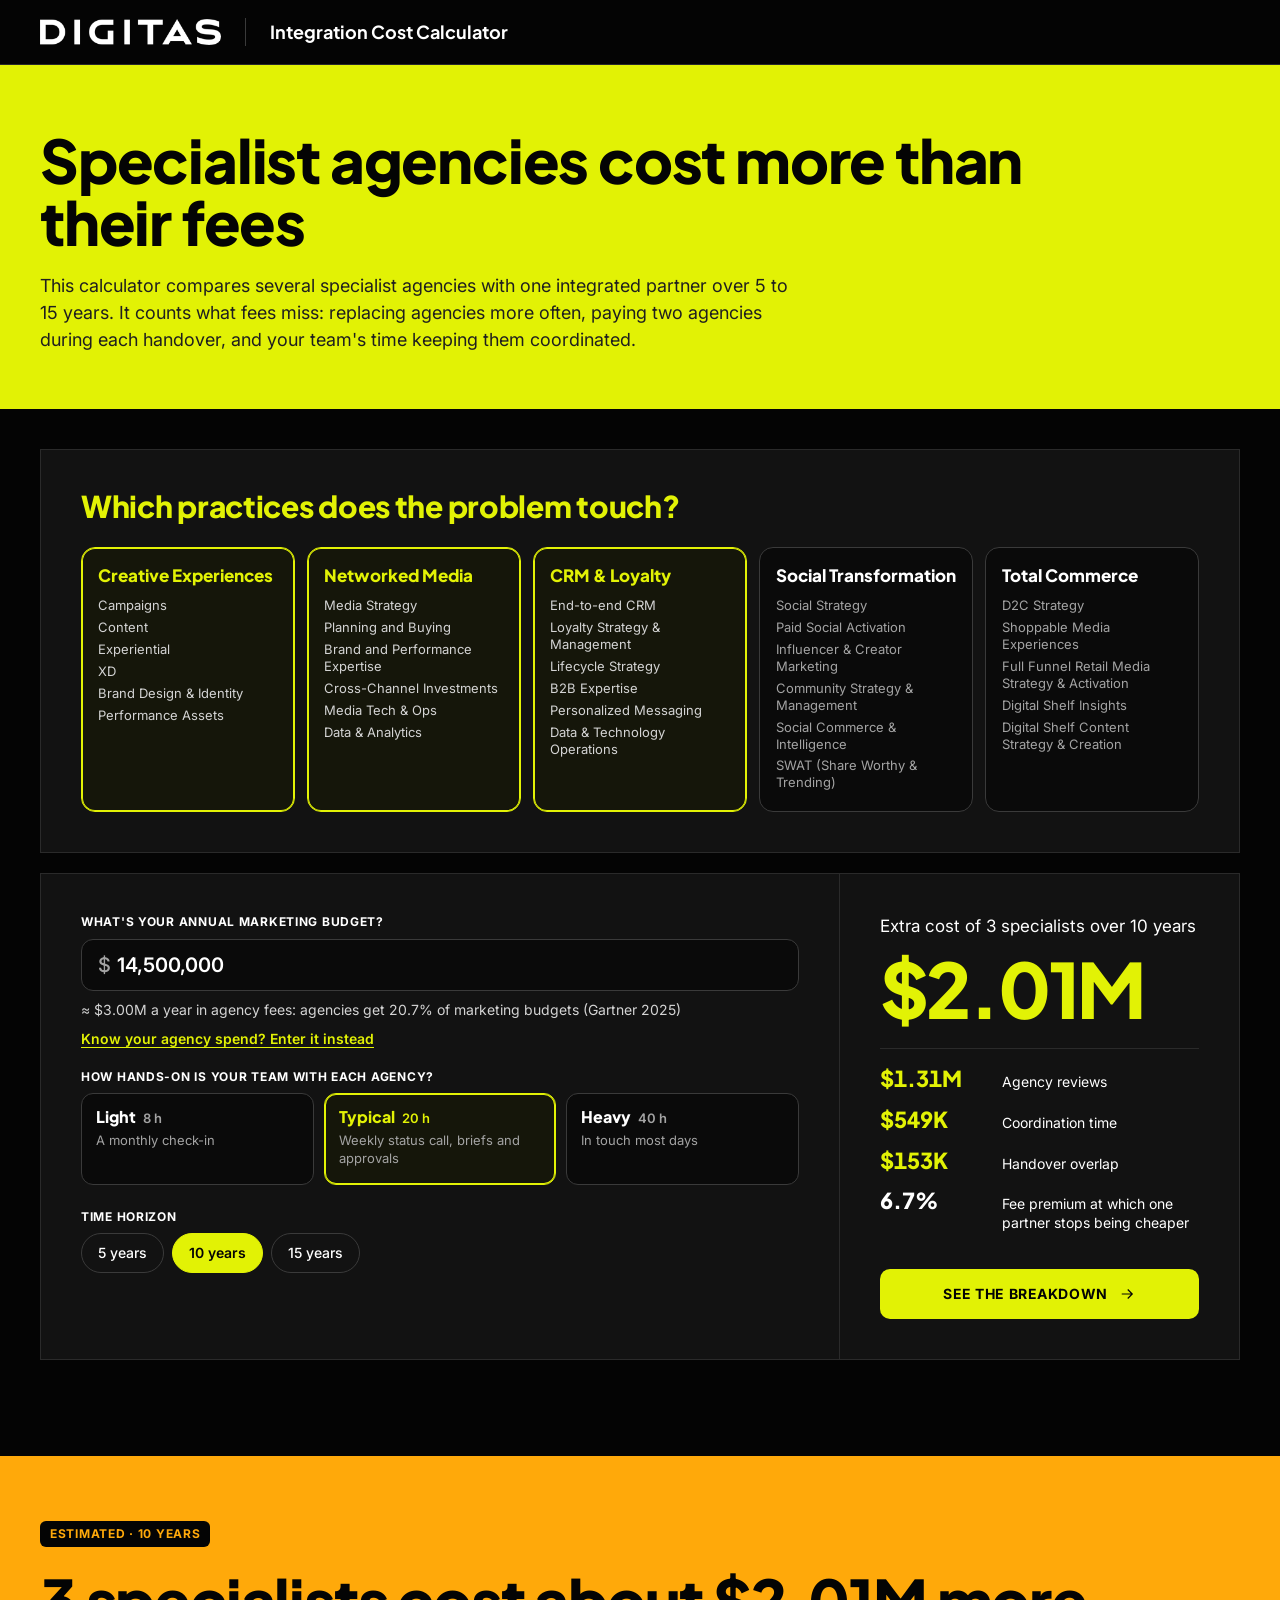
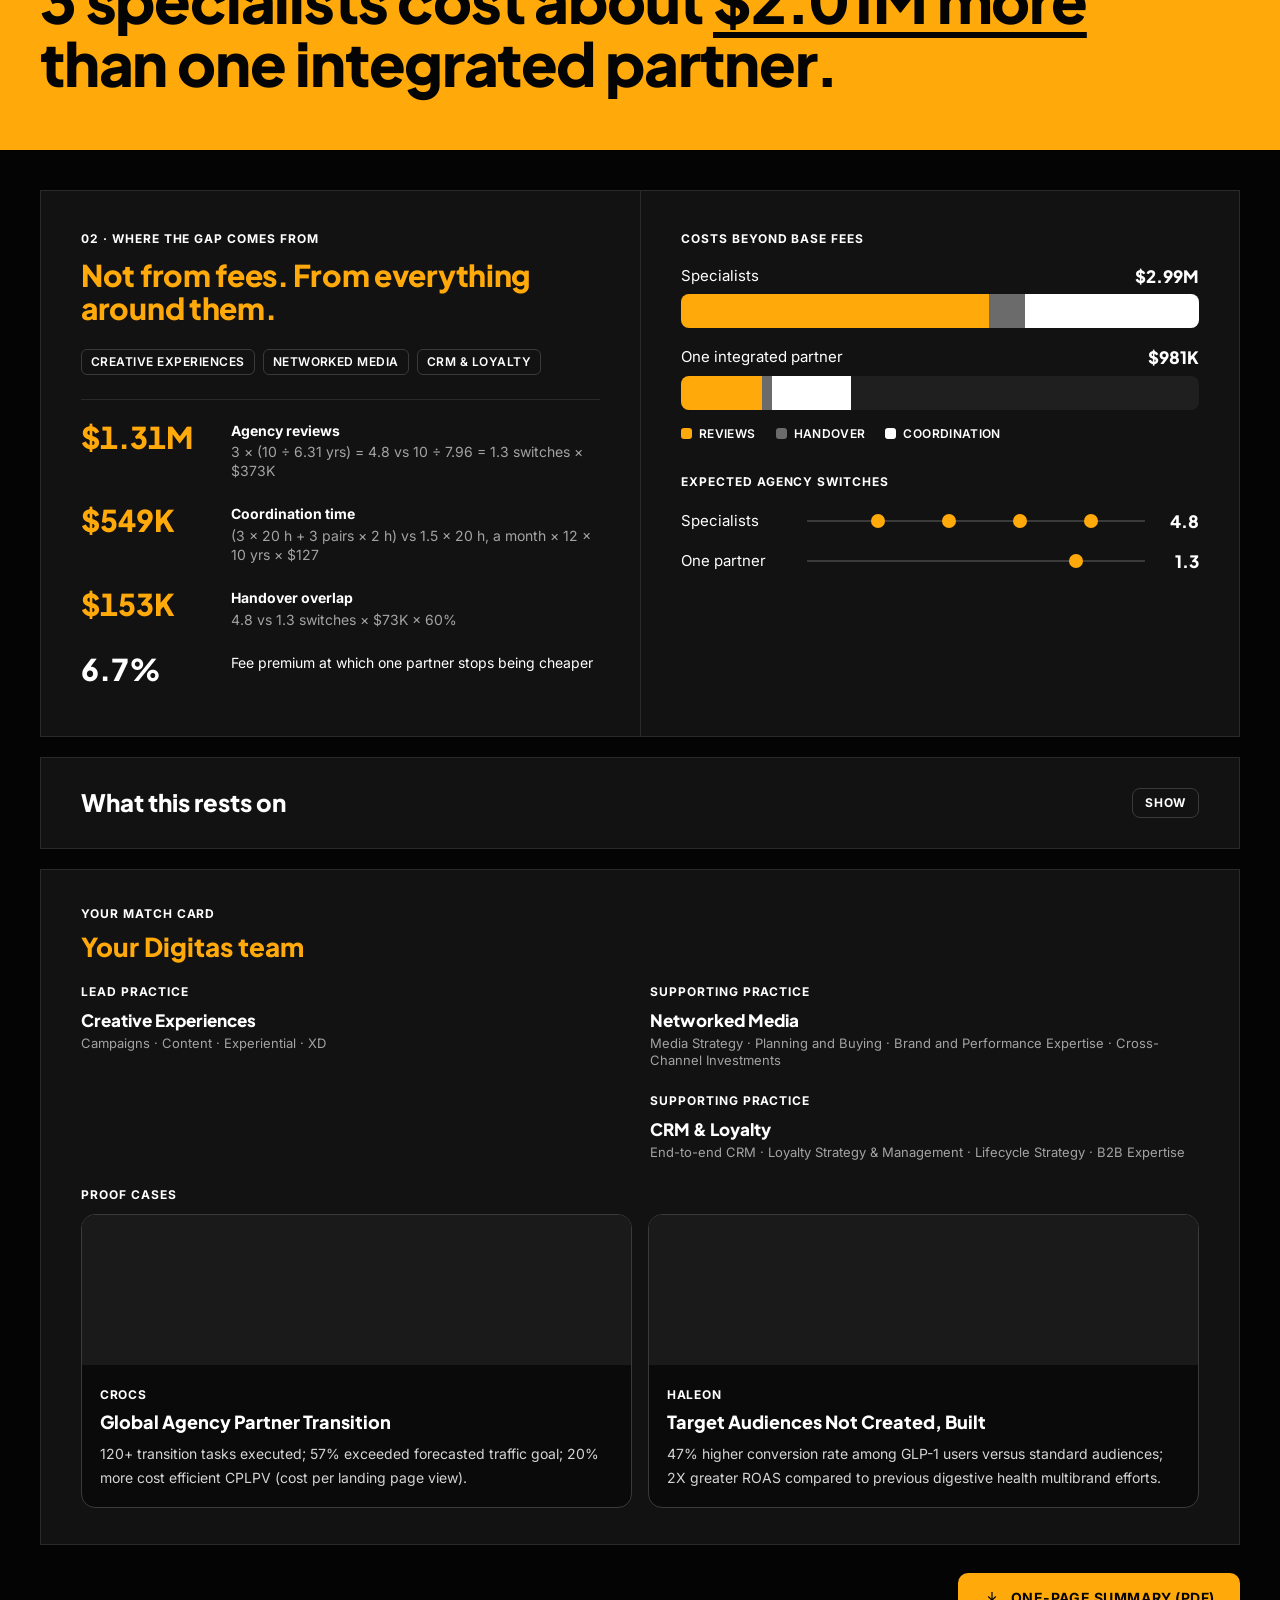
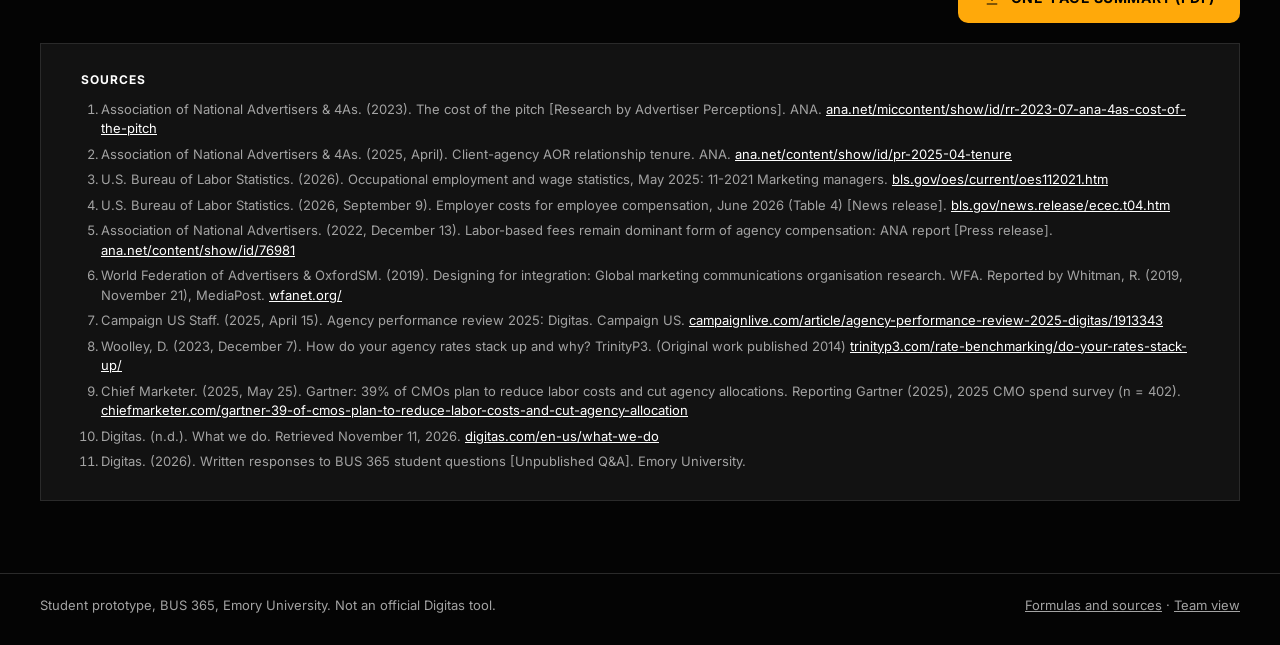
==== index.html @ 9d745366 "Integration Cost Calculator: static page Co-Authored-By: Claude Opus 5.5 <noreply@anthropic.com>" ====
<!doctype html>
<html lang="en">
<head>
<meta charset="utf-8">
<meta name="viewport" content="width=device-width, initial-scale=1">
<title>Integration Cost Calculator</title>
<link rel="icon" href="data:,">
<link rel="preconnect" href="https://fonts.googleapis.com">
<link rel="preconnect" href="https://fonts.gstatic.com" crossorigin>
<link rel="stylesheet" href="https://fonts.googleapis.com/css2?family=Inter:wght@400;500;600;700&family=Plus+Jakarta+Sans:wght@600;700;800&display=swap">
<link rel="stylesheet" href="app.css">
</head>
<body>
<header class="mast">
  <a class="mast-logo" href="#setup"><img src="assets/digitas-logo-white.png" alt="Digitas"></a>
  <span class="mast-title">Integration Cost Calculator</span>
</header>

<main>
  <!-- STEP 1 -->
  <section class="step" id="setup" data-step="setup">
    <div class="band band-yellow">
      <div class="band-inner">
        <h1>Specialist agencies cost more than their fees</h1>
        <p>This calculator compares several specialist agencies with one integrated partner over 5 to 15 years. It counts what fees miss: replacing agencies more often, paying two agencies during each handover, and your team's time keeping them coordinated.</p>
      </div>
    </div>
    <div class="wrap">
      <div class="card pane practices-card">
        <h2>Which practices does the problem touch?</h2>
        <div id="disciplines" class="practices" role="group" aria-label="Practices"></div>
      </div>
      <div class="card split split-gap">
        <form id="inputs" class="pane pane-dark" autocomplete="off" onsubmit="return false">
          <div class="field fee-field">
            <label class="label" id="fee-label" for="feeBasis"></label>
            <span class="box"><b>$</b><input type="text" id="feeBasis" inputmode="numeric"></span>
            <span class="derived" id="fee-derived"></span>
            <span class="fee-modes" id="fee-modes"></span>
          </div>
          <fieldset class="field involvement-field">
            <legend class="label">How hands-on is your team with each agency?</legend>
            <div id="involvement" class="choices" role="group" aria-label="Team involvement"></div>
          </fieldset>
          <fieldset class="field">
            <legend class="label">Time horizon</legend>
            <div id="horizons" class="pills"></div>
          </fieldset>
        </form>
        <aside class="pane pane-ivory live" aria-live="polite">

          <p class="live-lede" id="live-lede"></p>
          <p class="live-num" id="live-gap"></p>
          <div class="rule-dark"></div>
          <div id="live-lines" class="stats"></div>
          <a class="btn btn-dark" href="#cost" id="see-breakdown">See the breakdown <svg aria-hidden="true" width="18" height="18" viewBox="0 0 24 24" fill="none" stroke="currentColor" stroke-width="1.6"><path d="M5 12h14M13 6l6 6-6 6"/></svg></a>
        </aside>
      </div>
    </div>
  </section>

  <!-- STEP 2 -->
  <section class="step step-cost" id="cost" data-step="cost">
    <div class="band band-orange">
      <div class="band-inner">
        <span class="tag tag-dark" id="cost-tag"></span>
        <h1 id="cost-headline"></h1>
      </div>
    </div>
    <div class="wrap">
      <div class="card split split-even">
        <div class="pane pane-dark">
          <p class="eyebrow">02 · Where the gap comes from</p>
          <h2 id="cost-h2"></h2>
          <div id="picked-tags" class="tags"></div>
          <hr class="rule-light">
          <div id="cost-lines" class="stats stats-why"></div>
        </div>
        <div class="pane pane-ivory">
          <h3 class="eyebrow">Costs beyond base fees</h3>
          <div id="bars"></div>
          <div class="legend">
            <span><i class="sw sw-reviews"></i>Reviews</span>
            <span><i class="sw sw-transition"></i>Handover</span>
            <span><i class="sw sw-coordination"></i>Coordination</span>
            <span id="legend-fees"><i class="sw sw-fees"></i>Fee premium</span>
          </div>
          <h3 class="eyebrow">Expected agency switches</h3>
          <div id="tracks"></div>
        </div>
      </div>

      <div class="card pane-dark rests">
        <button type="button" id="rests-toggle" class="rests-toggle" aria-expanded="false" aria-controls="rests-body">
          <span>What this rests on</span><span class="pill-outline" id="rests-label">Show</span>
        </button>
        <div id="rests-body" hidden>
          <div class="rests-grid">
            <div>
              <p class="eyebrow">Specialist tenure, by discipline</p>
              <div id="tenure"></div>
              <p class="eyebrow eyebrow-gap">Your setup</p>
              <div id="setup-params"></div>
            </div>
            <div>
              <p class="eyebrow">Research defaults</p>
              <div id="params"></div>
            </div>
          </div>
          <table id="table" class="totals">
            <thead><tr><th></th><th>Specialists</th><th>One partner</th><th>Difference</th></tr></thead>
            <tbody></tbody>
            <tfoot></tfoot>
          </table>
          <div class="rests-foot">
            <a href="methodology.html">Formulas and sources</a>
            <button type="button" id="reset" class="pill-outline">Reset defaults</button>
          </div>
        </div>
      </div>

      <div class="card pane-dark summary" id="summary" hidden>
        <p class="eyebrow">What this means for you</p>
        <p id="summary-text"></p>

        <div id="team" class="team" hidden>
          <hr class="rule-grey">
          <p class="eyebrow">For the new-business team</p>
          <ul id="talking-points"></ul>
        </div>
      </div>

      <div id="match" class="card match"></div>

      <div class="actions">
        <button type="button" class="btn btn-light" id="print"><svg aria-hidden="true" width="18" height="18" viewBox="0 0 24 24" fill="none" stroke="currentColor" stroke-width="1.6"><path d="M12 4v11M7 10l5 5 5-5M5 20h14"/></svg> One-page summary (PDF)</button>
      </div>

      <div class="card sources-card">
        <p class="eyebrow">Sources</p>
        <ol id="sources-list" class="sources-list"></ol>
      </div>
    </div>
  </section>
</main>

<footer class="foot">
  <span>Student prototype, BUS 365, Emory University. Not an official Digitas tool.</span>
  <span><a href="methodology.html">Formulas and sources</a> · <a href="#" id="team-toggle">Team view</a></span>
</footer>

<div id="sheet" class="sheet" aria-hidden="true"></div>

<script src="defaults.js"></script>
<script src="model.js"></script>
<script src="app.js"></script>
</body>
</html>
---- app.css ----
/* Style follows the team's pitch deck (Maxime Group 2 draft, 2026-11-11): black with lime #E2F205,
   lime section bars with bold uppercase titles, bold white headlines with one lime phrase,
   large lime stat numbers, dark rounded cards.
   The deck's fonts (TT Interphases, TT Hoves) are paid; Plus Jakarta Sans and Inter stand in. */
:root {
  --black: #040404;
  --lime: #e2f205;
  --orange: #ffa90a;    /* digitas.com orange */
  --white: #ffffff;
  --card: #121212;
  --well: #0a0a0a;
  --line: #2a2a2a;
  --line-2: #3a3a3a;
  --muted: #a3a3a3;
  --caps: #ffffff;       /* all-caps labels */
  --grey: #6b6b6b;
  --c-reviews: #e2f205;
  --c-transition: #6b6b6b;
  --c-coordination: #ffffff;
  --c-fees: repeating-linear-gradient(135deg, #bdbdbd 0 5px, #5a5a5a 5px 10px);
  --head: "Plus Jakarta Sans", "Helvetica Neue", Arial, sans-serif;
  --body: "Inter", "Helvetica Neue", Arial, sans-serif;
  --r-card: 0;
  --r-box: 12px;
}

* { box-sizing: border-box; }
html { scroll-behavior: smooth; }
body { margin: 0; background: var(--black); color: var(--white); font: 16px/1.5 var(--body); -webkit-font-smoothing: antialiased; }
a { color: inherit; }
h1, h2, h3, p { margin: 0; }
em { font-style: normal; color: var(--lime); }
hr { border: 0; height: 1px; background: var(--line); margin: 28px 0; }
button { font: inherit; }
:focus-visible { outline: 2px solid var(--lime); outline-offset: 2px; }
[hidden] { display: none !important; }

/* ---------- header ---------- */
.mast { display: flex; align-items: center; gap: 24px; padding: 18px 40px; background: var(--black); border-bottom: 1px solid var(--line); }
.mast-logo img { height: 26px; display: block; }
.mast-title { display: flex; align-items: center; height: 28px; font: 700 18px/1 var(--head); color: var(--white); padding-left: 24px; border-left: 1px solid var(--line-2); }

/* ---------- section bar + hero ---------- */
.tag { display: inline-block; font: 700 12px/1 var(--body); letter-spacing: 0.06em; text-transform: uppercase; color: var(--black); background: var(--lime); border-radius: 6px; padding: 7px 10px; margin-bottom: 22px; }

/* ---------- colour bands: setup yellow, cost orange ---------- */
.step-cost { margin-top: 24px; --lime: var(--orange); --c-reviews: var(--orange); }  /* orange accent in the cost section */
.band { color: var(--black); }
.band-yellow { background: var(--lime); }
.band-orange { background: var(--orange); }
.band-inner { max-width: 1280px; margin: 0 auto; padding: 64px 40px 56px; }
.band p { max-width: 760px; margin-top: 18px; font-size: 18px; color: #1f1f1f; }
.band h1 { max-width: 1080px; font: 800 60px/1.04 var(--head); letter-spacing: -0.02em; }
.band em { color: var(--black); text-decoration: underline; text-decoration-thickness: 6px; text-underline-offset: 8px; }
.tag-dark { background: var(--black); color: var(--lime); }

/* ---------- layout ---------- */
.wrap { max-width: 1280px; margin: 0 auto; padding: 40px 40px 72px; }
.card { border-radius: var(--r-card); overflow: hidden; background: var(--card); border: 1px solid var(--line); }
.split { display: flex; flex-wrap: wrap; }
.split > .pane-dark { flex: 999 1 560px; }
.split > .pane-ivory { flex: 1 1 400px; border-left: 1px solid var(--line); }
.split-even > .pane-dark, .split-even > .pane-ivory { flex: 1 1 480px; }
.pane { min-width: 0; padding: 40px; }
.summary { margin-top: 20px; padding: 36px 40px; }
.actions { display: flex; flex-wrap: wrap; justify-content: flex-end; gap: 16px; margin-top: 28px; }

/* ---------- type ---------- */
.eyebrow { font: 700 12px/1.3 var(--body); letter-spacing: 0.08em; text-transform: uppercase; color: var(--caps); margin-bottom: 12px; }
.eyebrow-gap { margin-top: 28px; }
.pane h2 { font: 800 30px/1.1 var(--head); letter-spacing: -0.01em; color: var(--lime); margin-bottom: 24px; }
.pane-ivory h3.eyebrow { margin-bottom: 18px; }
.note { font-size: 13px; color: var(--muted); }

/* ---------- controls ---------- */
.pills { display: flex; flex-wrap: wrap; gap: 8px; }
.pill { font: 500 14px/1 var(--body); background: transparent; color: var(--white); border: 1px solid var(--line-2); border-radius: 999px; padding: 0 16px; min-height: 40px; cursor: pointer; }
.pill:hover { border-color: var(--muted); }
.pill[aria-pressed="true"] { background: var(--lime); border-color: var(--lime); color: var(--black); font-weight: 600; }
.fields { display: grid; grid-template-columns: repeat(2, minmax(0, 1fr)); gap: 22px; margin-bottom: 22px; }
.field { display: block; border: 0; padding: 0; margin: 0; min-width: 0; }
.label { display: block; font: 700 12px/1.3 var(--body); letter-spacing: 0.06em; text-transform: uppercase; color: var(--caps); margin-bottom: 9px; padding: 0; }
.box { display: flex; align-items: center; gap: 6px; background: var(--well); border: 1px solid var(--line-2); border-radius: var(--r-box); padding: 0 16px; }
.box:focus-within { border-color: var(--lime); }
.box b { font-weight: 500; color: var(--muted); font-size: 20px; }
.box .unit { font: 600 12px var(--body); letter-spacing: 0.05em; text-transform: uppercase; color: var(--caps); }
.box input { flex: 1; min-width: 0; font: 600 20px var(--body); color: var(--white); background: transparent; border: 0; padding: 13px 0; outline: none; }
.box input::-webkit-inner-spin-button { display: none; }

.btn { display: inline-flex; align-items: center; justify-content: center; gap: 10px; font: 700 14px/1 var(--body); letter-spacing: 0.04em; text-transform: uppercase; text-decoration: none; border-radius: 10px; min-height: 50px; padding: 0 24px; cursor: pointer; border: 1px solid transparent; }
.btn-dark, .btn-light { background: var(--lime); color: var(--black); }
.btn-outline { background: transparent; color: var(--white); border-color: var(--line-2); }
.btn-outline:hover { border-color: var(--white); }
.btn-sm { min-height: 42px; padding: 0 18px; font-size: 13px; }
.btn:disabled { opacity: 0.5; cursor: default; }
.btn-dark:hover, .btn-light:hover { filter: brightness(0.92); }
.pill-outline { font: 700 12px/1 var(--body); letter-spacing: 0.06em; text-transform: uppercase; border: 1px solid var(--line-2); border-radius: 8px; padding: 8px 12px; background: none; color: var(--white); cursor: pointer; }

/* ---------- practices ---------- */
.practices-card { margin-bottom: 20px; }
.practices { display: grid; grid-template-columns: repeat(5, minmax(0, 1fr)); gap: 12px; }
.practice { display: flex; flex-direction: column; gap: 12px; text-align: left; background: var(--well); color: var(--white); border: 1px solid var(--line-2); border-radius: 14px; padding: 18px 16px 20px; cursor: pointer; }
.practice:hover { border-color: var(--muted); }
.practice-name { font: 800 17px/1.15 var(--head); }
.practice-caps { display: flex; flex-direction: column; gap: 5px; font-size: 13px; line-height: 1.3; color: var(--muted); }
.practice[aria-pressed="true"] { border-color: var(--lime); box-shadow: inset 0 0 0 1px var(--lime); background: #15160a; }
.practice[aria-pressed="true"] .practice-name { color: var(--lime); }
.practice[aria-pressed="true"] .practice-caps { color: #d4d4d4; }

/* ---------- optional tags, revenue estimate ---------- */
.btn[aria-disabled="true"] { opacity: 0.35; pointer-events: none; }
.opt { font-style: normal; font-weight: 500; text-transform: none; letter-spacing: 0; color: var(--grey); margin-left: 6px; }
.estimate { margin: -6px 0 22px; }
.linkbtn { background: none; border: 0; padding: 0; color: var(--lime); font: 600 14px var(--body); text-decoration: underline; text-underline-offset: 3px; cursor: pointer; }
#estimate-body { margin-top: 14px; }

/* ---------- match card, sources ---------- */
.match { margin-top: 20px; padding: 36px 40px; }
.match h2 { font: 800 26px/1.1 var(--head); color: var(--lime); margin-bottom: 22px; }
.match-team { display: grid; grid-template-columns: repeat(2, minmax(0, 1fr)); gap: 20px; margin-bottom: 26px; }
.match-team .practice-name { display: block; margin-bottom: 4px; }
.match-team .practice-caps { display: block; }
.match-cases { display: grid; grid-template-columns: repeat(2, minmax(0, 1fr)); gap: 16px; }
.match-case { display: flex; flex-direction: column; border: 1px solid var(--line-2); border-radius: 14px; overflow: hidden; background: var(--well); text-decoration: none; }
.match-case .img { height: 150px; background: #1a1a1a center / cover no-repeat; }
.match-case .body { padding: 16px 18px 18px; }
.match-case .client { font: 700 12px var(--body); letter-spacing: 0.06em; text-transform: uppercase; color: var(--caps); }
.match-case .title { font: 800 18px/1.2 var(--head); margin: 6px 0 8px; }
.match-case .result { font-size: 14px; color: #d4d4d4; }
.sources-card { margin-top: 20px; padding: 28px 40px; }
.sources-list { margin: 0; padding-left: 20px; display: flex; flex-direction: column; gap: 6px; font-size: 13px; color: var(--muted); }
.sources-list a { color: var(--white); overflow-wrap: anywhere; }

/* ---------- fees, involvement, premium marks ---------- */
.fee-field { margin-bottom: 22px; }
.derived { display: block; margin-top: 8px; font-size: 14px; color: #d4d4d4; }
.fee-modes { display: flex; flex-wrap: wrap; gap: 6px 18px; margin-top: 10px; }
.involvement-field { margin-bottom: 24px; }
.choices { display: grid; grid-template-columns: repeat(3, minmax(0, 1fr)); gap: 10px; }
.choices:has(> :nth-child(4)) { grid-template-columns: repeat(4, minmax(0, 1fr)); }
.choice { display: flex; flex-direction: column; gap: 6px; text-align: left; background: var(--well); color: var(--white); border: 1px solid var(--line-2); border-radius: 12px; padding: 14px 14px 16px; cursor: pointer; }
.choice:hover { border-color: var(--muted); }
.choice-name { font: 800 16px/1.1 var(--head); }
.choice-name b { font: 600 13px var(--body); color: var(--muted); margin-left: 4px; }
.choice-text { font-size: 13px; line-height: 1.35; color: var(--muted); }
.choice[aria-pressed="true"] { border-color: var(--lime); box-shadow: inset 0 0 0 1px var(--lime); background: #15160a; }
.choice[aria-pressed="true"] .choice-name, .choice[aria-pressed="true"] .choice-name b { color: var(--lime); }
.marks { position: relative; height: 34px; margin: 4px 80px 0 0; font-size: 12px; color: #d4d4d4; }
.marks span { position: absolute; top: 0; transform: translateX(-50%); white-space: nowrap; }
.marks span:first-child { transform: none; }
.marks span:last-child { transform: translateX(-100%); }
.marks span:nth-child(3) { max-width: 140px; white-space: normal; text-align: center; line-height: 1.25; }

/* ---------- fee premium ---------- */
.premium { margin-bottom: 22px; }
.slider { display: flex; align-items: center; gap: 16px; }
.slider input { flex: 1; accent-color: var(--lime); height: 28px; }
.slider output { min-width: 64px; text-align: right; font: 800 22px/1 var(--head); color: var(--lime); }
.src { display: block; margin-top: 6px; font-size: 13px; color: var(--muted); }
.stat-break .stat-num { color: var(--white); }

/* ---------- live estimate ---------- */
.live { display: flex; flex-direction: column; }
.live-lede { font-size: 17px; }
.live-num { font: 800 76px/1 var(--head); letter-spacing: -0.03em; color: var(--lime); margin: 10px 0 22px; }
.rule-dark { height: 1px; background: var(--line); margin-bottom: 10px; }
.live .btn { margin-top: 28px; }

/* ---------- stat rows ---------- */
.stat { display: flex; align-items: baseline; gap: 18px; padding: 8px 0; }
.stat-num { font: 800 22px/1 var(--head); color: var(--lime); min-width: 104px; font-variant-numeric: tabular-nums; }
.stat-cap { font: 400 14px/1.35 var(--body); }
.stats-why .stat { align-items: flex-start; padding: 12px 0; }
.stats-why .stat-num { font-size: 30px; min-width: 132px; }
.stat-cap b { display: block; font-weight: 700; margin-bottom: 3px; }
.stat-cap span { color: var(--muted); }
.rule-light { margin: 24px 0 10px; }
.rule-grey { margin: 30px 0 20px; }
.tags { display: flex; flex-wrap: wrap; gap: 8px; }
.tags span { font: 600 12px/1 var(--body); letter-spacing: 0.04em; text-transform: uppercase; border: 1px solid var(--line-2); color: var(--white); border-radius: 6px; padding: 6px 9px; }

/* ---------- charts ---------- */
.bar-row { margin-bottom: 18px; }
.bar-head { display: flex; justify-content: space-between; font-size: 15px; margin-bottom: 7px; }
.bar-head b { font: 800 17px var(--head); }
.bar-track { display: flex; height: 34px; border-radius: 8px; overflow: hidden; background: #1f1f1f; }
.bar-track i { display: block; height: 100%; }
.legend { display: flex; flex-wrap: wrap; gap: 6px 20px; font: 600 12px/1 var(--body); letter-spacing: 0.03em; text-transform: uppercase; color: var(--caps); margin: 6px 0 34px; }
.legend span { display: flex; align-items: center; gap: 7px; }
.sw { width: 11px; height: 11px; border-radius: 3px; display: inline-block; }
.sw-reviews { background: var(--c-reviews); }
.sw-transition { background: var(--c-transition); }
.sw-coordination { background: var(--c-coordination); }
.sw-fees { background: var(--c-fees); }
.track { display: flex; align-items: center; gap: 14px; margin-bottom: 12px; }
.track-name { width: 112px; flex: none; font-size: 15px; }
.track-line { flex: 1; position: relative; height: 28px; min-width: 0; }
.track-line::before { content: ""; position: absolute; left: 0; right: 0; top: 13px; height: 2px; background: var(--line-2); }
.track-line i { position: absolute; top: 7px; width: 14px; height: 14px; margin-left: -7px; border-radius: 50%; background: var(--lime); }
.track-count { width: 40px; flex: none; text-align: right; font: 800 17px var(--head); }

/* ---------- what this rests on ---------- */
.rests { margin-top: 20px; padding: 26px 40px; }
.rests-toggle { width: 100%; display: flex; justify-content: space-between; align-items: center; gap: 16px; background: none; border: 0; padding: 4px 0; color: var(--white); cursor: pointer; text-align: left; }
.rests-toggle > span:first-child { font: 800 24px/1.2 var(--head); }
.rests-grid { display: grid; grid-template-columns: repeat(2, minmax(0, 1fr)); gap: 0 48px; margin-top: 26px; }
.param { display: grid; grid-template-columns: 1fr auto; align-items: center; gap: 4px 16px; padding: 11px 0; border-top: 1px solid var(--line); }
.param-name { font-size: 15px; }
.param-name .kind { font: 700 10px/1 var(--body); letter-spacing: 0.06em; text-transform: uppercase; border: 1px solid var(--line-2); color: var(--caps); border-radius: 5px; padding: 3px 6px; margin-left: 8px; vertical-align: 2px; }
.param-input { display: flex; align-items: center; gap: 6px; font: 500 13px var(--body); color: var(--muted); }
.param-input .pre { width: 10px; text-align: right; }
.param-input .u { width: 64px; }
.param-input input { width: 112px; font: 600 15px var(--body); text-align: right; color: var(--white); background: var(--well); border: 1px solid var(--line-2); border-radius: 8px; padding: 6px 9px; }
.param-input input:focus { border-color: var(--lime); outline: none; }
.param small { grid-column: 1 / -1; font-size: 12px; color: var(--grey); }
.totals { width: 100%; border-collapse: collapse; margin-top: 28px; font-variant-numeric: tabular-nums; }
.totals th, .totals td { text-align: right; padding: 9px 0; border-top: 1px solid var(--line); font-size: 14px; }
.totals th:first-child { text-align: left; font-weight: 400; }
.totals thead th { font: 700 11px var(--body); letter-spacing: 0.06em; text-transform: uppercase; color: var(--caps); border-top: 0; }
.totals td { font-weight: 600; }
.totals tfoot th, .totals tfoot td { border-top-color: var(--muted); font-weight: 700; }
.totals tfoot td:last-child { color: var(--lime); }
.rests-foot { display: flex; justify-content: space-between; align-items: center; gap: 24px; margin-top: 20px; font: 700 12px var(--body); letter-spacing: 0.05em; text-transform: uppercase; color: var(--caps); }

/* ---------- step 3 ---------- */
#summary-text { font-size: 20px; line-height: 1.55; max-width: 760px; margin-bottom: 24px; }
.summary-actions { display: flex; flex-wrap: wrap; align-items: center; gap: 14px; }
.team ul { margin: 0; padding-left: 18px; display: flex; flex-direction: column; gap: 8px; color: #d4d4d4; font-size: 15px; }
.team li::marker { color: var(--lime); }

/* ---------- footer ---------- */
.foot { border-top: 1px solid var(--line); color: var(--muted); padding: 22px 40px 30px; display: flex; flex-wrap: wrap; justify-content: space-between; gap: 12px; font-size: 13px; }

/* ---------- print: one-page summary ---------- */
.sheet { display: none; --lime: var(--orange); --c-reviews: var(--orange); }
@page { size: letter; margin: 0; }
@media print {
  body > *:not(.sheet) { display: none !important; }
  .sheet { display: block; width: 8.5in; min-height: 11in; background: var(--black); -webkit-print-color-adjust: exact; print-color-adjust: exact; }
}
.sheet-head { padding: 16px 30px; display: flex; justify-content: space-between; align-items: center; font: 700 8pt/1.4 var(--body); text-transform: uppercase; letter-spacing: 0.05em; color: var(--muted); border-bottom: 1px solid var(--line); }
.sheet-head img { height: 18px; }
.sheet-band { padding: 26px 30px 18px; }
.sheet-band .tag { font-size: 7.5pt; margin-bottom: 12px; }
.sheet-band h1 { font: 800 26pt/1.06 var(--head); letter-spacing: -0.02em; }
.sheet-body { padding: 4px 24px 0; display: flex; flex-direction: column; gap: 12px; }
.sheet .card { border-radius: 0; }
.sheet .pane { padding: 18px 20px; }
.sheet .split > .pane-dark, .sheet .split > .pane-ivory { flex: 1 1 0; }
.sheet .eyebrow { font-size: 7pt; margin-bottom: 8px; }
.sheet .pane h2 { font-size: 14pt; margin-bottom: 8px; }
.sheet .stat-num, .sheet .stats-why .stat-num { font-size: 13pt; min-width: 64px; }
.sheet .stat-cap { font-size: 8pt; }
.sheet .stat { padding: 4px 0; }
.sheet .bar-track { height: 18px; border-radius: 5px; }
.sheet .bar-head { font-size: 9pt; }
.sheet .legend { margin: 4px 0 0; font-size: 7pt; }
.sheet-row { display: flex; gap: 12px; }
.sheet-row > .card { flex: 1; padding: 16px 18px; }
.sheet table { width: 100%; border-collapse: collapse; font-size: 8.5pt; }
.sheet td { padding: 4px 0; border-top: 1px solid var(--line); }
.sheet td:last-child { text-align: right; font-weight: 600; }
.sheet-case { background: var(--card); }
.sheet-case h2 { color: var(--lime); }
.sheet-summary { font-size: 10pt; line-height: 1.45; }
.sheet-foot { border-top: 1px solid var(--line); color: var(--muted); margin-top: 14px; padding: 10px 30px 14px; font: 400 7pt/1.5 var(--body); }

/* ---------- methodology ---------- */
.doc { max-width: 980px; margin: 0 auto; padding: 48px 40px 72px; }
.doc-card { background: var(--card); border: 1px solid var(--line); border-radius: var(--r-card); padding: 36px 40px; }
.doc-card + .doc-card { margin-top: 16px; }
.doc h1 { font: 800 50px/1.05 var(--head); letter-spacing: -0.02em; margin-bottom: 14px; }
.doc .lede { color: var(--muted); font-size: 17px; max-width: 760px; margin-bottom: 30px; }
.doc h2 { font: 800 24px/1.2 var(--head); color: var(--lime); margin-bottom: 14px; }
.doc p { max-width: 760px; }
.doc .doc-table { width: 100%; border-collapse: collapse; font-size: 14px; }
.doc .doc-table th, .doc .doc-table td { text-align: left; vertical-align: top; padding: 10px 12px 10px 0; border-top: 1px solid var(--line); }
.doc .doc-table thead th { font: 700 11px var(--body); letter-spacing: 0.06em; text-transform: uppercase; color: var(--muted); border-top: 0; }
.def { padding: 14px 0; border-top: 1px solid var(--line); }
.def h3 { font: 700 16px/1.3 var(--body); }
.def .kind { font: 700 10px/1 var(--body); letter-spacing: 0.06em; text-transform: uppercase; border: 1px solid var(--line-2); color: var(--muted); border-radius: 5px; padding: 3px 6px; margin-left: 8px; vertical-align: 2px; }
.def p { margin-top: 4px; font-size: 15px; color: #d4d4d4; }
.def-value { font-weight: 700; color: var(--white) !important; }
.def-value .note, .def-value .meta { margin-left: 8px; font-size: 13px; font-weight: 400; color: var(--muted); }
.def a, .sources a { color: var(--lime); }
.sources li { margin: 8px 0; font-size: 14px; overflow-wrap: anywhere; color: #d4d4d4; }
.doc ul { padding-left: 18px; color: #d4d4d4; }

@media (max-width: 1100px) {
  .practice { padding: 14px 12px 16px; }
  .practice-name { font-size: 15px; }
  .practice-caps { font-size: 12px; }
}
@media (max-width: 760px) {
  .match-team, .match-cases { grid-template-columns: 1fr; }
  .practices { grid-template-columns: 1fr; }
  .mast { justify-content: center; }
  .band h1 { font-size: 38px; }
  .fields, .rests-grid { grid-template-columns: 1fr; }
  .split > .pane-ivory { border-left: 0; border-top: 1px solid var(--line); }
  .pane, .rests, .summary { padding: 26px 20px; }
  .wrap, .band-inner { padding-left: 16px; padding-right: 16px; }
}
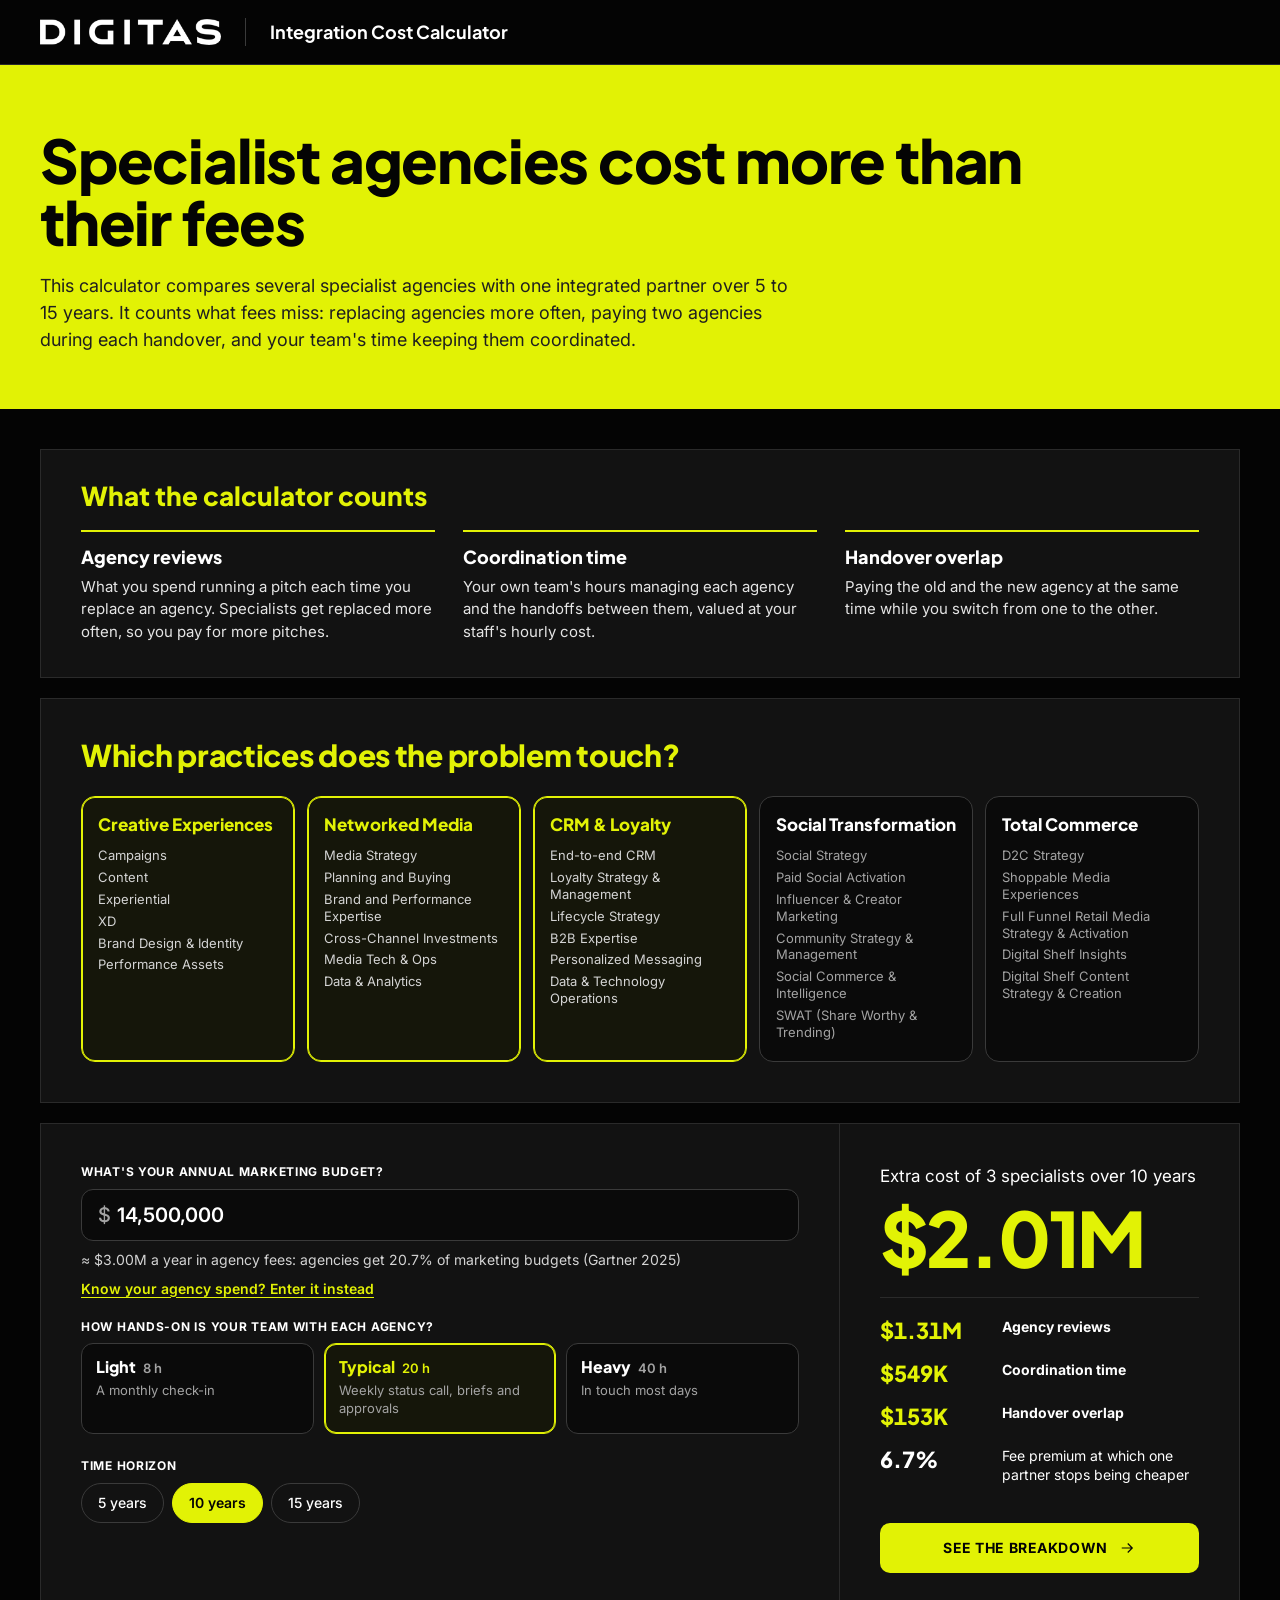
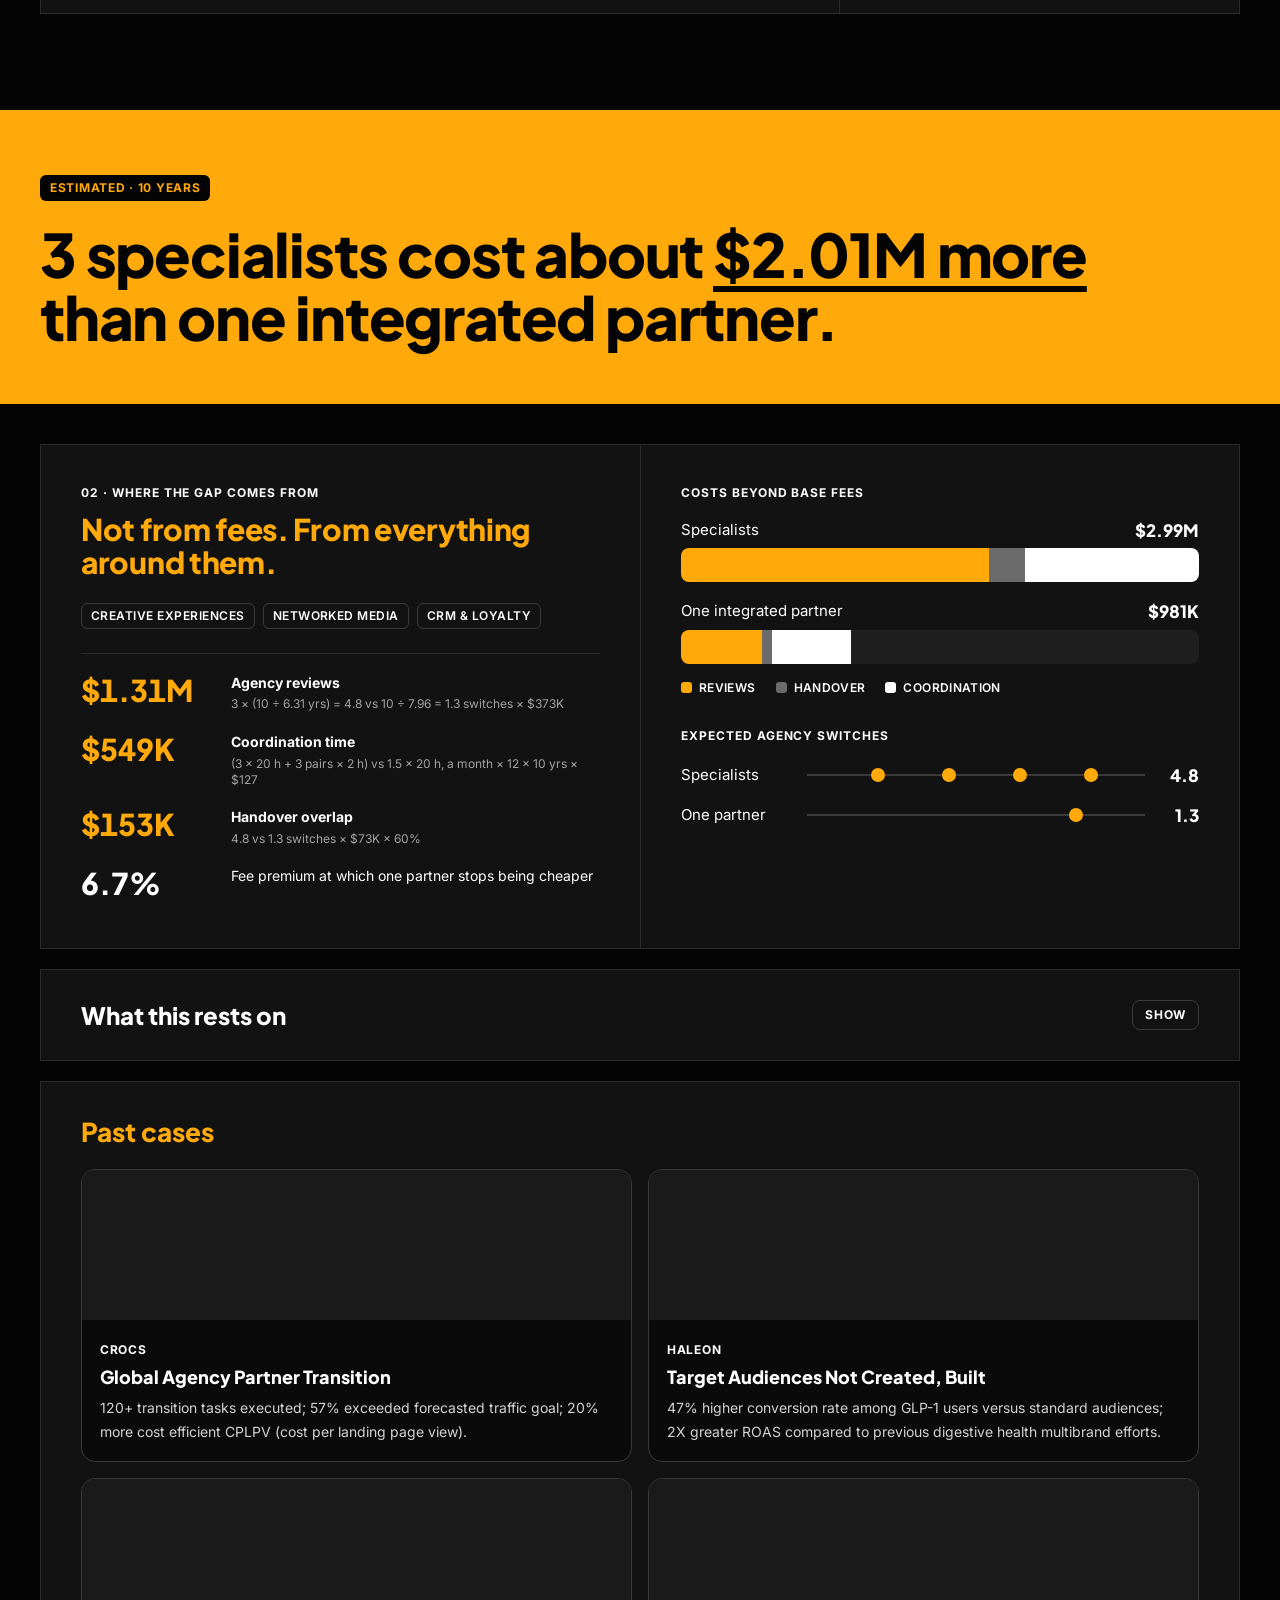
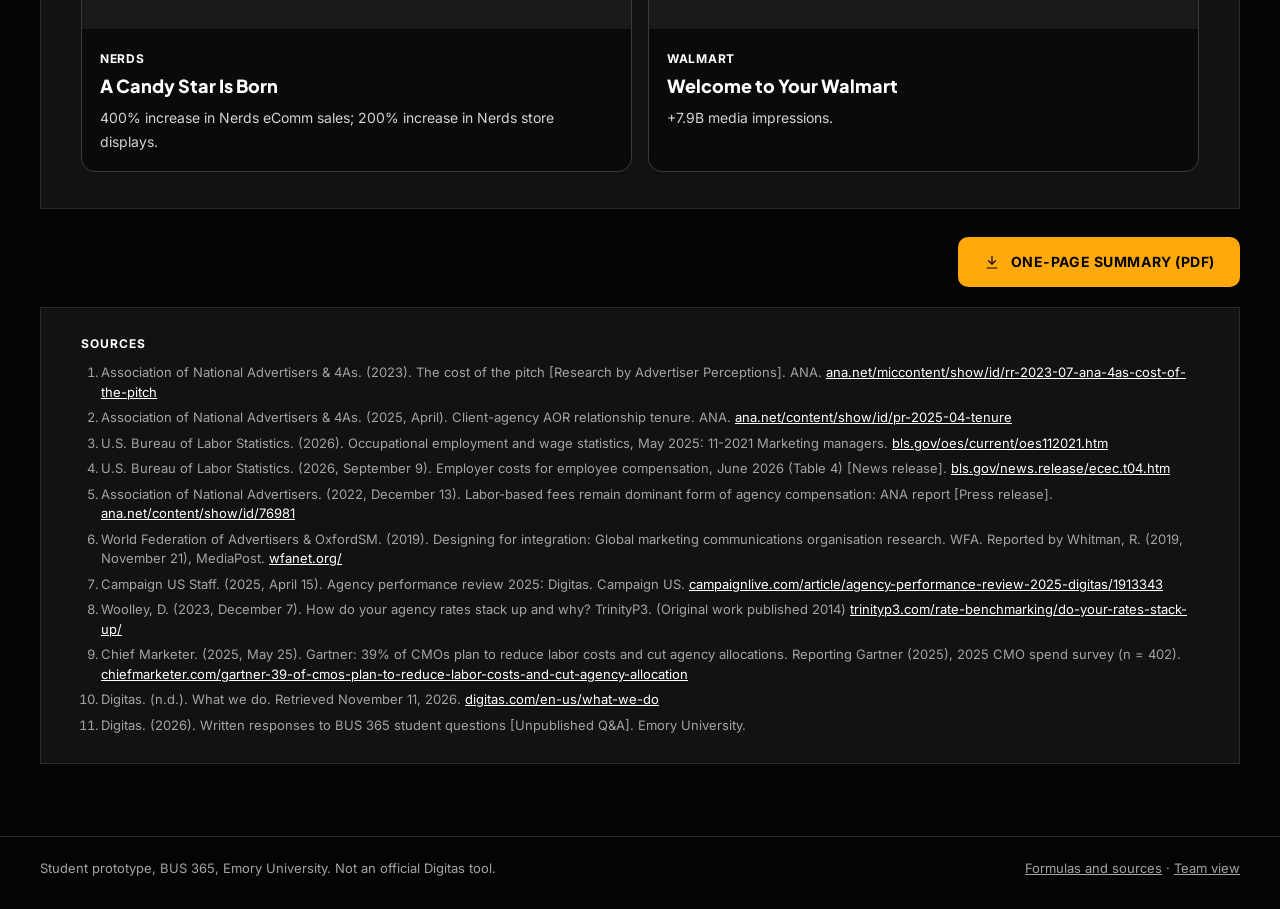
==== commit 2c4c0c56: "Update site from digitas-calculator 54bc0ff" ====
--- a/index.html
+++ b/index.html
@@ -26,6 +26,23 @@
       </div>
     </div>
     <div class="wrap">
+      <section class="card counts" aria-labelledby="counts-h">
+        <h2 id="counts-h">What the calculator counts</h2>
+        <div class="counts-grid">
+          <div class="count">
+            <span class="count-name">Agency reviews</span>
+            <p>What you spend running a pitch each time you replace an agency. Specialists get replaced more often, so you pay for more pitches.</p>
+          </div>
+          <div class="count">
+            <span class="count-name">Coordination time</span>
+            <p>Your own team's hours managing each agency and the handoffs between them, valued at your staff's hourly cost.</p>
+          </div>
+          <div class="count">
+            <span class="count-name">Handover overlap</span>
+            <p>Paying the old and the new agency at the same time while you switch from one to the other.</p>
+          </div>
+        </div>
+      </section>
       <div class="card pane practices-card">
         <h2>Which practices does the problem touch?</h2>
         <div id="disciplines" class="practices" role="group" aria-label="Practices"></div>
--- a/app.css
+++ b/app.css
@@ -96,6 +96,14 @@
 .btn-dark:hover, .btn-light:hover { filter: brightness(0.92); }
 .pill-outline { font: 700 12px/1 var(--body); letter-spacing: 0.06em; text-transform: uppercase; border: 1px solid var(--line-2); border-radius: 8px; padding: 8px 12px; background: none; color: var(--white); cursor: pointer; }
 
+/* ---------- what the calculator counts ---------- */
+.counts { padding: 32px 40px 34px; margin-bottom: 20px; }
+.counts h2 { font: 800 26px/1.1 var(--head); color: var(--lime); margin-bottom: 20px; }
+.counts-grid { display: grid; grid-template-columns: repeat(3, minmax(0, 1fr)); gap: 28px; }
+.count { border-top: 2px solid var(--lime); padding-top: 14px; }
+.count-name { display: block; font: 800 18px/1.2 var(--head); margin-bottom: 8px; }
+.count p { font-size: 15px; line-height: 1.5; color: #e5e5e5; }
+
 /* ---------- practices ---------- */
 .practices-card { margin-bottom: 20px; }
 .practices { display: grid; grid-template-columns: repeat(5, minmax(0, 1fr)); gap: 12px; }
@@ -173,7 +181,10 @@
 .stats-why .stat { align-items: flex-start; padding: 12px 0; }
 .stats-why .stat-num { font-size: 30px; min-width: 132px; }
 .stat-cap b { display: block; font-weight: 700; margin-bottom: 3px; }
-.stat-cap span { color: var(--muted); }
+.stat-cap .what { display: block; color: #e5e5e5; }
+.stat-cap .calc { display: block; margin-top: 4px; font-size: 12px; color: var(--muted); }
+.stats .stat { align-items: flex-start; padding: 10px 0; }
+.stats .stat-num { padding-top: 1px; }
 .rule-light { margin: 24px 0 10px; }
 .rule-grey { margin: 30px 0 20px; }
 .tags { display: flex; flex-wrap: wrap; gap: 8px; }
@@ -292,6 +303,7 @@
   .practice-caps { font-size: 12px; }
 }
 @media (max-width: 760px) {
+  .counts-grid { grid-template-columns: 1fr; }
   .match-team, .match-cases { grid-template-columns: 1fr; }
   .practices { grid-template-columns: 1fr; }
   .mast { justify-content: center; }
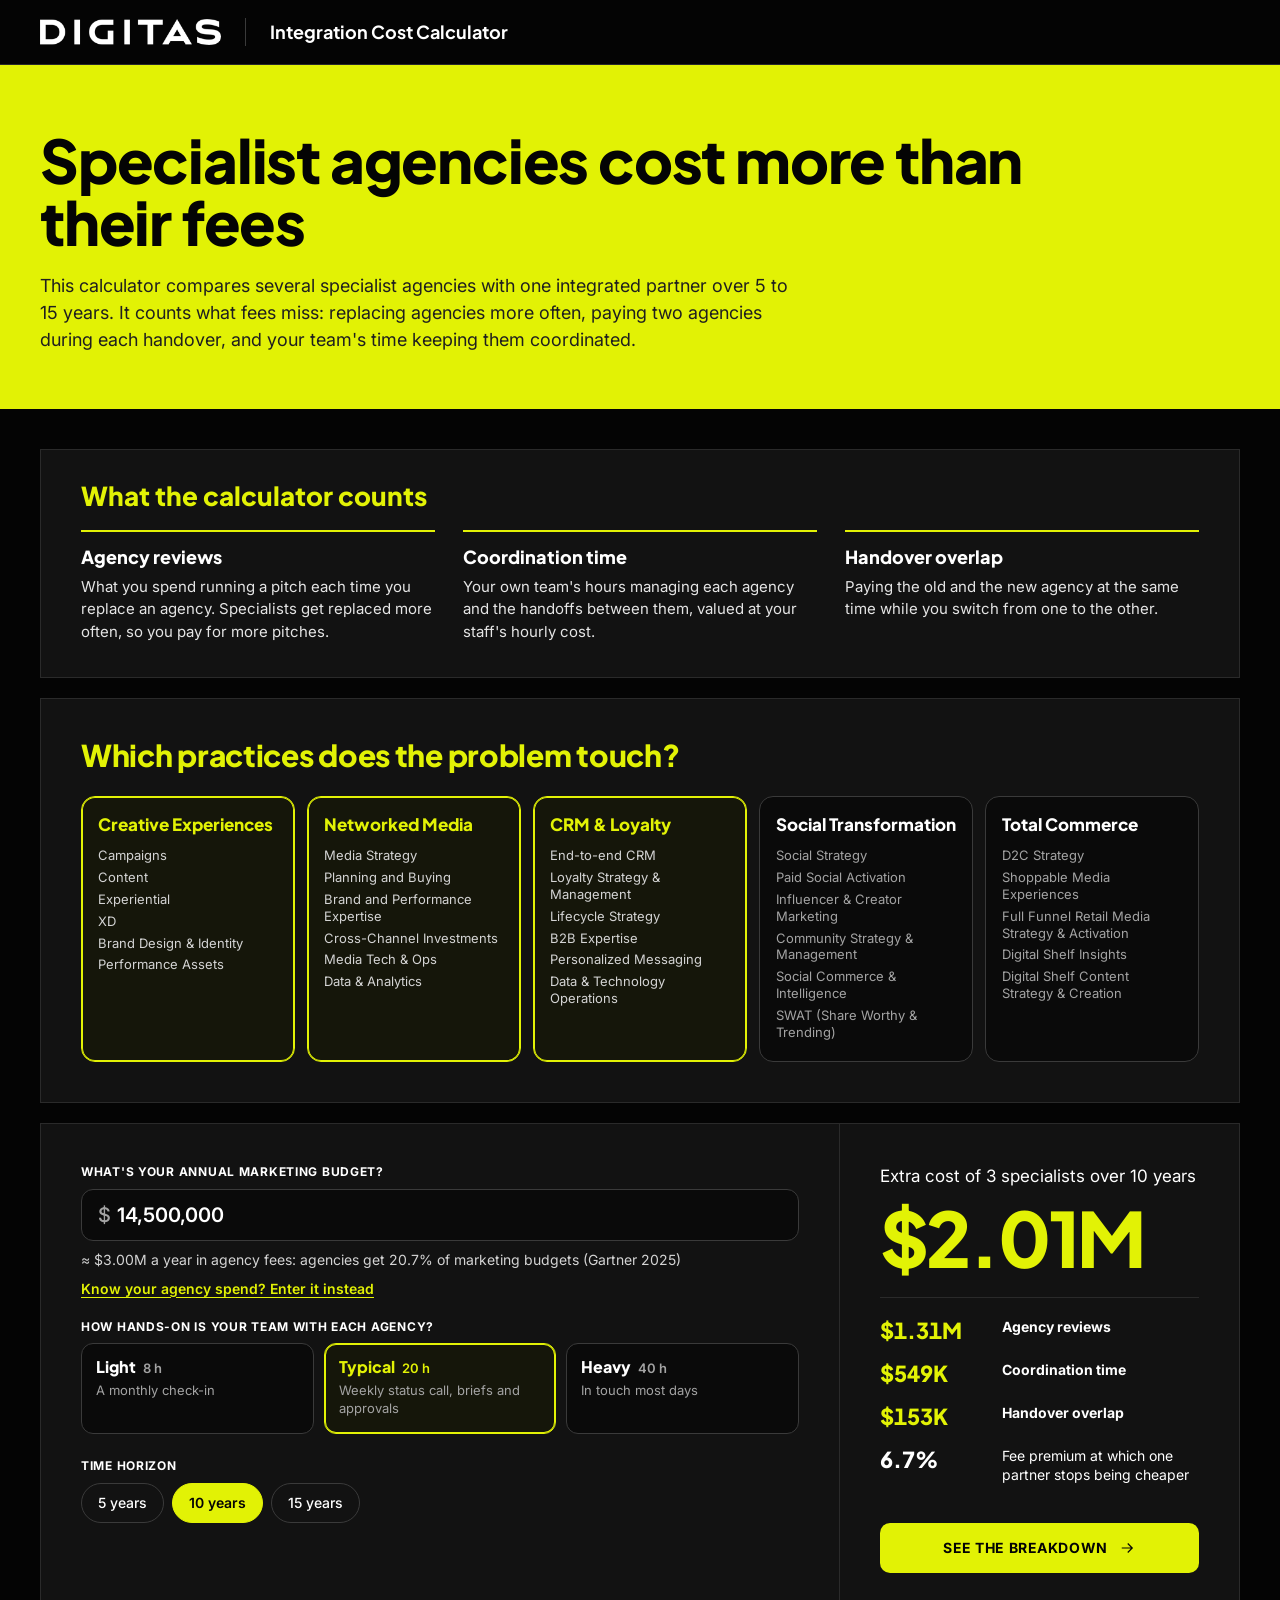
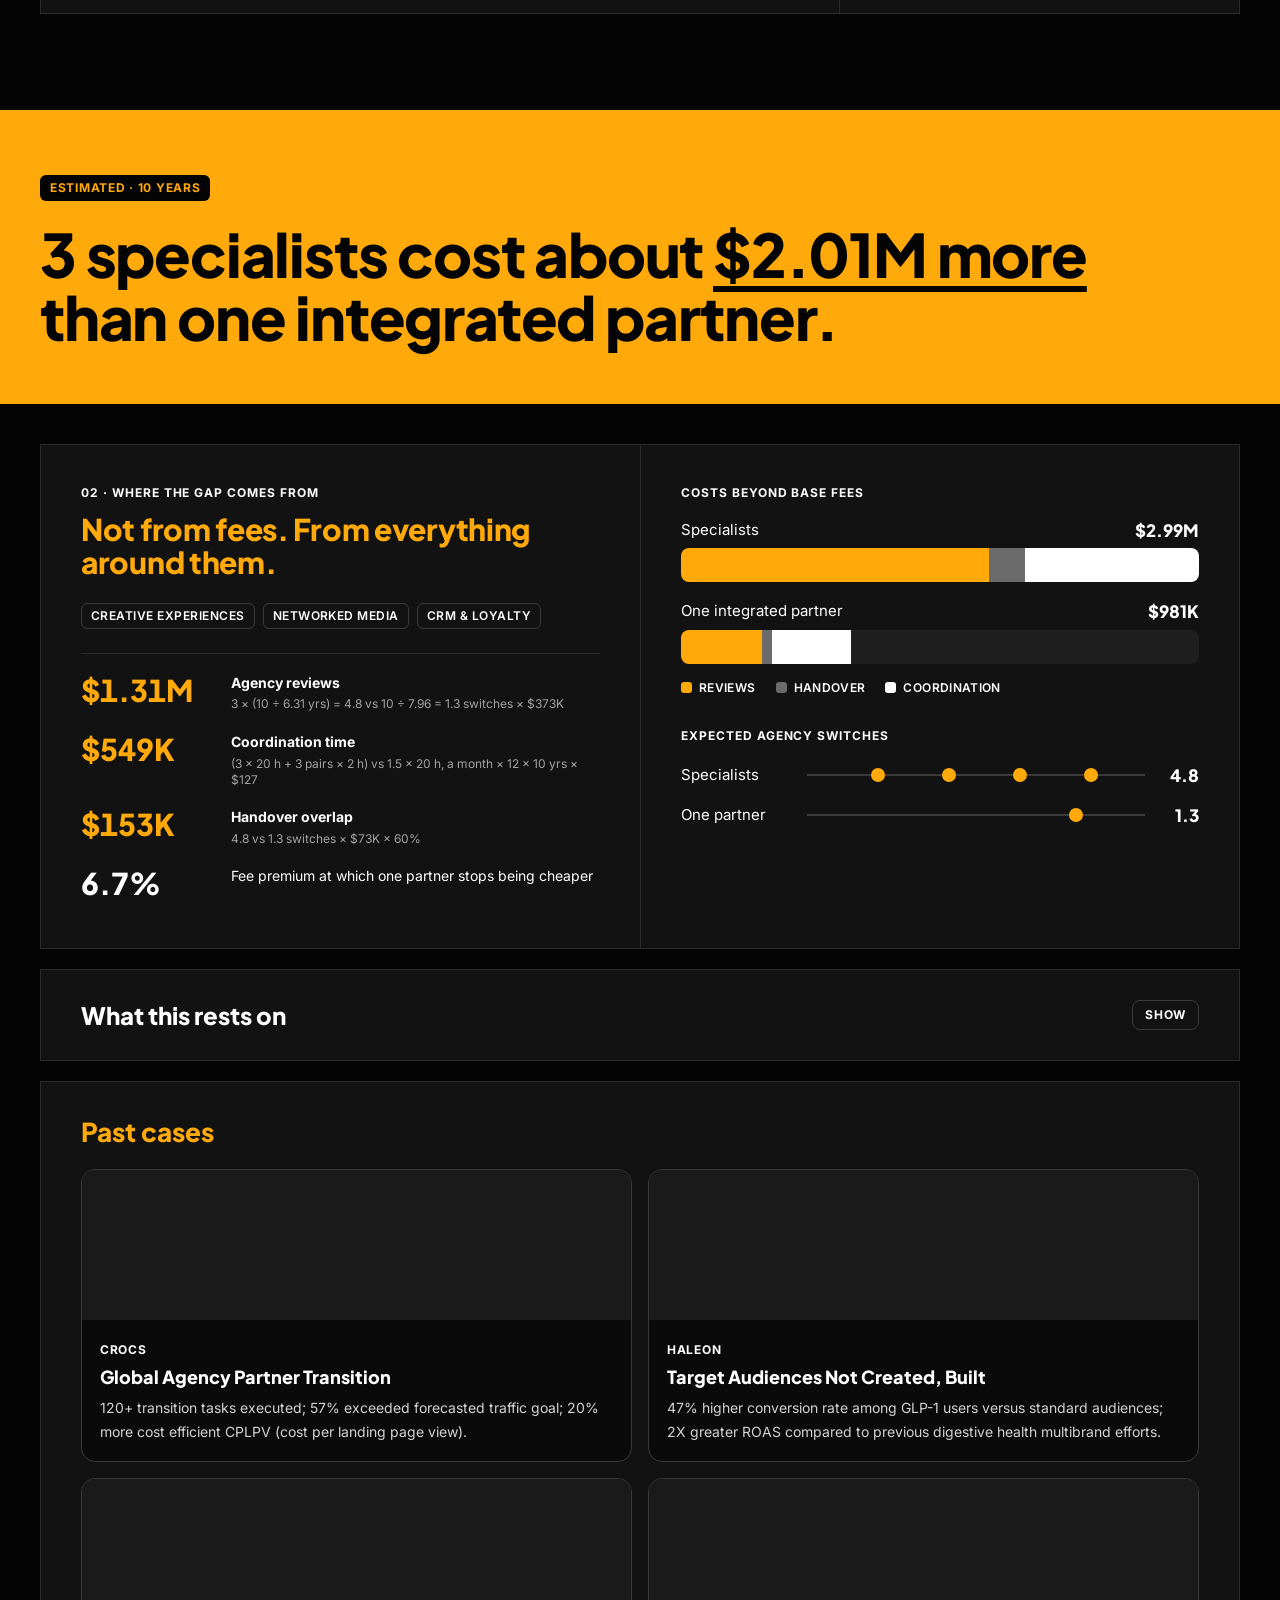
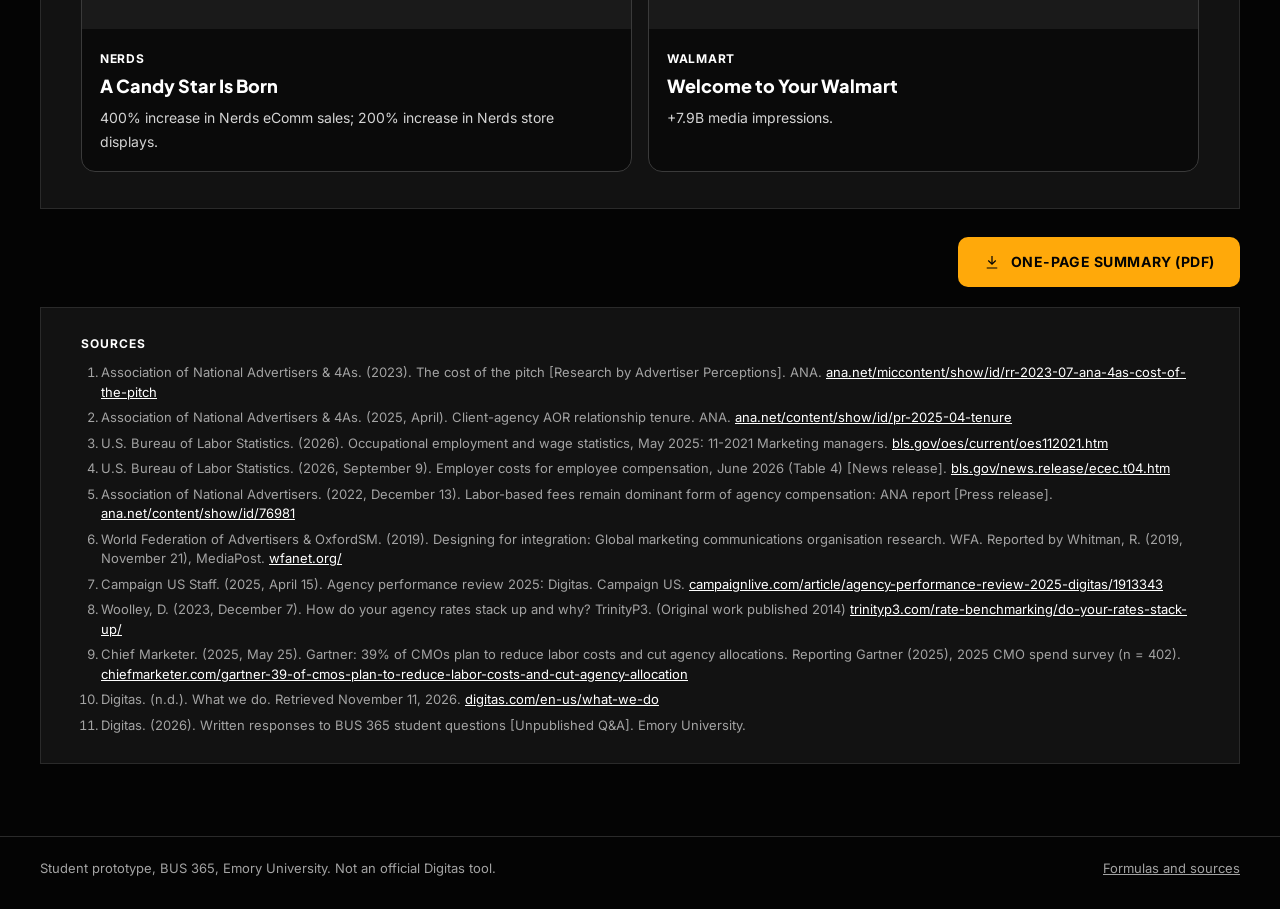
==== commit 1959e868: "Update site from digitas-calculator ac9bd4d" ====
--- a/index.html
+++ b/index.html
@@ -8,7 +8,7 @@
 <link rel="preconnect" href="https://fonts.googleapis.com">
 <link rel="preconnect" href="https://fonts.gstatic.com" crossorigin>
 <link rel="stylesheet" href="https://fonts.googleapis.com/css2?family=Inter:wght@400;500;600;700&family=Plus+Jakarta+Sans:wght@600;700;800&display=swap">
-<link rel="stylesheet" href="app.css">
+<link rel="stylesheet" href="app.css?v=ac9bd4d">
 </head>
 <body>
 <header class="mast">
@@ -139,12 +139,6 @@
       <div class="card pane-dark summary" id="summary" hidden>
         <p class="eyebrow">What this means for you</p>
         <p id="summary-text"></p>
-
-        <div id="team" class="team" hidden>
-          <hr class="rule-grey">
-          <p class="eyebrow">For the new-business team</p>
-          <ul id="talking-points"></ul>
-        </div>
       </div>
 
       <div id="match" class="card match"></div>
@@ -163,13 +157,13 @@
 
 <footer class="foot">
   <span>Student prototype, BUS 365, Emory University. Not an official Digitas tool.</span>
-  <span><a href="methodology.html">Formulas and sources</a> · <a href="#" id="team-toggle">Team view</a></span>
+  <span><a href="methodology.html">Formulas and sources</a></span>
 </footer>
 
 <div id="sheet" class="sheet" aria-hidden="true"></div>
 
-<script src="defaults.js"></script>
-<script src="model.js"></script>
-<script src="app.js"></script>
+<script src="defaults.js?v=ac9bd4d"></script>
+<script src="model.js?v=ac9bd4d"></script>
+<script src="app.js?v=ac9bd4d"></script>
 </body>
 </html>
